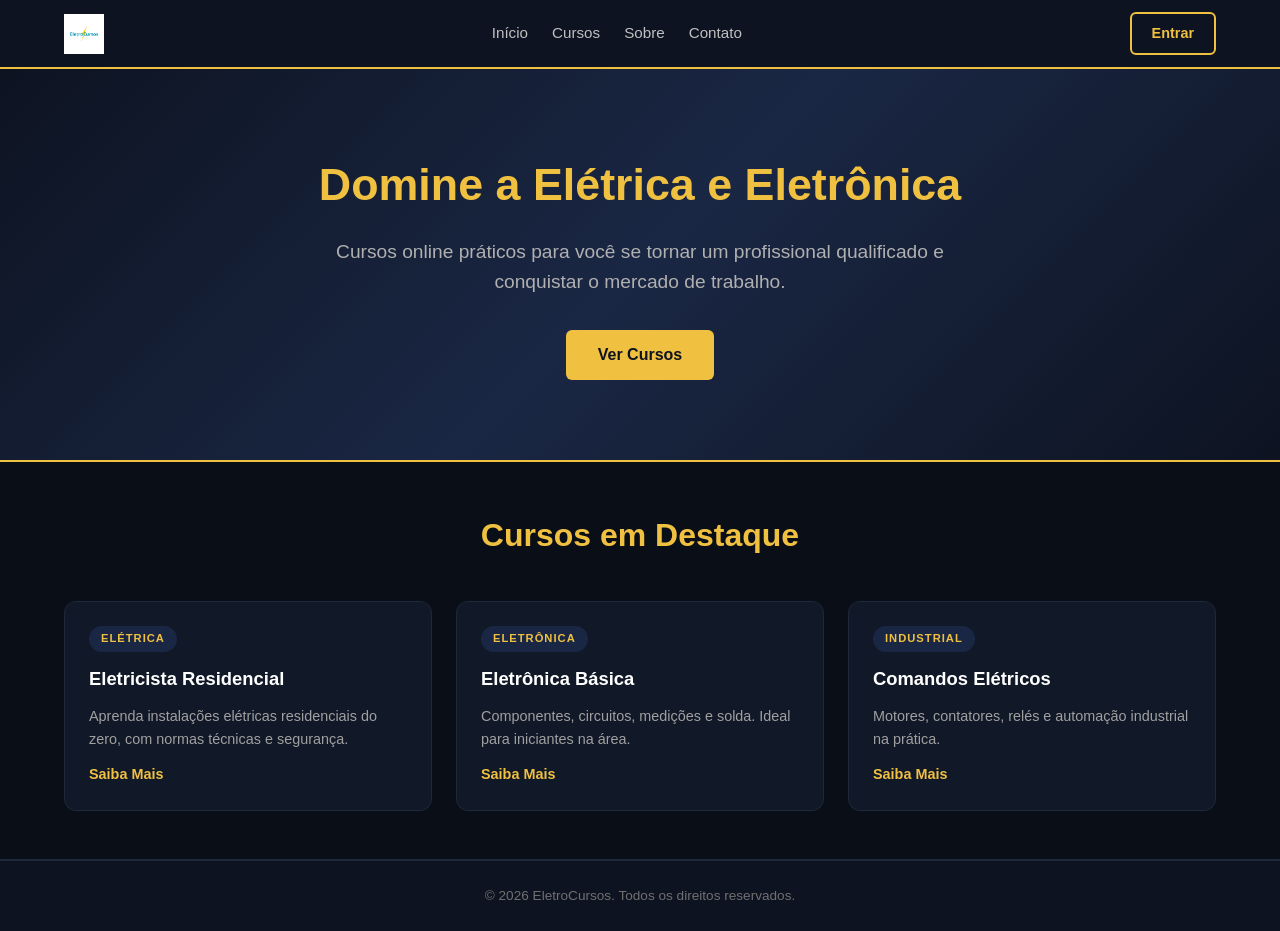
==== index.html @ c4aa2b89 "update contato" ====
<!DOCTYPE html>
<html lang="pt-br">
<head>
    <meta charset="UTF-8">
    <meta name="viewport" content="width=device-width, initial-scale=1.0">
    <title>EletroCursos - Cursos Online de Elétrica e Eletrônica</title>
    <link rel="icon" href="images/EletroCurso.ico" type="image/x-icon">
    <link rel="stylesheet" href="css/style.css">
</head>
<body>
    <header class="header">
        <nav class="navbar">
            <a href="index.html" class="logo">
                <img src="images/EletroCurso.png" alt="EletroCursos">
            </a>
            <ul class="nav-links">
                <li><a href="index.html">Início</a></li>
                <li><a href="cursos.html">Cursos</a></li>
                <li><a href="sobre.html">Sobre</a></li>
                <li><a href="contato.html">Contato</a></li>
            </ul>
            <a href="#" class="btn-entrar">Entrar</a>
        </nav>
    </header>

    <main>
        <section class="hero">
            <div class="hero-content">
                <h1>Domine a Elétrica e Eletrônica</h1>
                <p>Cursos online práticos para você se tornar um profissional qualificado e conquistar o mercado de trabalho.</p>
                <a href="cursos.html" class="btn-hero">Ver Cursos</a>
            </div>
        </section>

        <section class="destaques">
            <h2>Cursos em Destaque</h2>
            <div class="cursos-grid">
                <article class="card-curso">
                    <span class="tag">Elétrica</span>
                    <h3>Eletricista Residencial</h3>
                    <p>Aprenda instalações elétricas residenciais do zero, com normas técnicas e segurança.</p>
                    <a href="cursos.html" class="btn-curso">Saiba Mais</a>
                </article>
                <article class="card-curso">
                    <span class="tag">Eletrônica</span>
                    <h3>Eletrônica Básica</h3>
                    <p>Componentes, circuitos, medições e solda. Ideal para iniciantes na área.</p>
                    <a href="cursos.html" class="btn-curso">Saiba Mais</a>
                </article>
                <article class="card-curso">
                    <span class="tag">Industrial</span>
                    <h3>Comandos Elétricos</h3>
                    <p>Motores, contatores, relés e automação industrial na prática.</p>
                    <a href="cursos.html" class="btn-curso">Saiba Mais</a>
                </article>
            </div>
        </section>
    </main>

    <footer class="footer">
        <p>&copy; 2026 EletroCursos. Todos os direitos reservados.</p>
    </footer>
</body>
</html>
---- css/style.css ----
* {
    margin: 0;
    padding: 0;
    box-sizing: border-box;
}

body {
    font-family: 'Segoe UI', Tahoma, Geneva, Verdana, sans-serif;
    background-color: #0a0e17;
    color: #e0e0e0;
    line-height: 1.6;
    display: flex;
    flex-direction: column;
    min-height: 100vh;
}

/* ==================== HEADER ==================== */
.header {
    background-color: #0d1321;
    border-bottom: 2px solid #f0c040;
    position: sticky;
    top: 0;
    z-index: 100;
}

.navbar {
    max-width: 1200px;
    margin: 0 auto;
    padding: 0.75rem 1.5rem;
    display: flex;
    align-items: center;
    justify-content: space-between;
    flex-wrap: wrap;
    gap: 1rem;
}

.logo {
    display: flex;
    align-items: center;
}

.logo img {
    height: 40px;
    display: flex;
    align-items: center;
}

.nav-links {
    display: flex;
    align-items: center;
    list-style: none;
    gap: 1.5rem;
    flex-wrap: wrap;
}

.nav-links a {
    color: #c0c0c0;
    text-decoration: none;
    font-weight: 500;
    font-size: 0.95rem;
    transition: color 0.3s;
    display: flex;
    align-items: center;
}

.nav-links a:hover,
.nav-links a.ativo {
    color: #f0c040;
}

.btn-entrar {
    display: flex;
    align-items: center;
    justify-content: center;
    background: transparent;
    color: #f0c040;
    border: 2px solid #f0c040;
    padding: 0.5rem 1.25rem;
    border-radius: 6px;
    text-decoration: none;
    font-weight: 600;
    font-size: 0.9rem;
    transition: all 0.3s;
    white-space: nowrap;
}

.btn-entrar:hover {
    background: #f0c040;
    color: #0d1321;
}

/* ==================== MAIN ==================== */
main {
    flex: 1;
    display: flex;
    flex-direction: column;
}

/* ==================== HERO ==================== */
.hero {
    background: linear-gradient(135deg, #0d1321 0%, #1a2744 50%, #0d1321 100%);
    padding: 5rem 1.5rem;
    border-bottom: 2px solid #f0c040;
    display: flex;
    align-items: center;
    justify-content: center;
}

.hero-content {
    max-width: 700px;
    display: flex;
    flex-direction: column;
    align-items: center;
    text-align: center;
    gap: 1rem;
}

.hero h1 {
    font-size: clamp(1.8rem, 5vw, 2.8rem);
    color: #f0c040;
}

.hero p {
    font-size: clamp(1rem, 2.5vw, 1.2rem);
    color: #b0b0b0;
}

.btn-hero {
    display: flex;
    align-items: center;
    justify-content: center;
    background: #f0c040;
    color: #0d1321;
    padding: 0.75rem 2rem;
    border-radius: 6px;
    text-decoration: none;
    font-weight: 700;
    font-size: 1rem;
    transition: all 0.3s;
    margin-top: 1rem;
}

.btn-hero:hover {
    background: #ffd866;
    transform: translateY(-2px);
}

/* ==================== SEÇÕES ==================== */
.destaques,
.pagina-cursos {
    max-width: 1200px;
    width: 100%;
    margin: 0 auto;
    padding: 3rem 1.5rem;
    display: flex;
    flex-direction: column;
}

.destaques h2 {
    text-align: center;
    font-size: clamp(1.5rem, 4vw, 2rem);
    color: #f0c040;
    margin-bottom: 2.5rem;
}

/* ==================== GRID DE CURSOS ==================== */
.cursos-grid,
.cursos-grid-full {
    display: grid;
    grid-template-columns: repeat(auto-fit, minmax(280px, 1fr));
    gap: 1.5rem;
}

.card-curso {
    background: #111827;
    border: 1px solid #1e293b;
    border-radius: 12px;
    padding: 1.5rem;
    transition: all 0.3s;
    display: flex;
    flex-direction: column;
    gap: 0.75rem;
}

.card-curso:hover {
    border-color: #f0c040;
    transform: translateY(-4px);
    box-shadow: 0 8px 30px rgba(240, 192, 64, 0.1);
}

.tag {
    display: flex;
    align-items: center;
    justify-content: center;
    background: #1a2744;
    color: #f0c040;
    font-size: 0.7rem;
    font-weight: 700;
    text-transform: uppercase;
    letter-spacing: 1px;
    padding: 0.25rem 0.75rem;
    border-radius: 20px;
    width: fit-content;
}

.card-curso h3 {
    color: #ffffff;
    font-size: 1.15rem;
}

.card-curso p {
    color: #a0a0a0;
    font-size: 0.9rem;
    flex: 1;
}

.card-info {
    display: flex;
    align-items: center;
    gap: 1rem;
    font-size: 0.8rem;
    color: #808080;
}

.btn-curso {
    display: flex;
    align-items: center;
    color: #f0c040;
    text-decoration: none;
    font-weight: 600;
    font-size: 0.9rem;
    transition: color 0.3s;
    margin-top: auto;
}

.btn-curso:hover {
    color: #ffd866;
}

/* ==================== PÁGINA DE CURSOS ==================== */
.pagina-cursos-header {
    display: flex;
    flex-direction: column;
    align-items: center;
    text-align: center;
    gap: 0.5rem;
    margin-bottom: 2.5rem;
}

.pagina-cursos-header h1 {
    font-size: clamp(1.8rem, 5vw, 2.5rem);
    color: #f0c040;
}

.pagina-cursos-header p {
    color: #a0a0a0;
    font-size: 1rem;
}

/* ==================== FILTROS ==================== */
.filtros {
    display: flex;
    align-items: center;
    justify-content: center;
    flex-wrap: wrap;
    gap: 0.5rem;
    margin-bottom: 2.5rem;
}

.filtro-btn {
    display: flex;
    align-items: center;
    justify-content: center;
    background: #111827;
    color: #c0c0c0;
    border: 1px solid #1e293b;
    padding: 0.45rem 1rem;
    border-radius: 20px;
    cursor: pointer;
    font-size: 0.8rem;
    font-weight: 500;
    transition: all 0.3s;
}

.filtro-btn:hover {
    border-color: #f0c040;
    color: #f0c040;
}

.filtro-btn.ativo {
    background: #f0c040;
    color: #0d1321;
    border-color: #f0c040;
    font-weight: 700;
}

/* ==================== FOOTER ==================== */
.footer {
    background: #0d1321;
    border-top: 2px solid #1e293b;
    display: flex;
    align-items: center;
    justify-content: center;
    padding: 1.5rem;
    color: #707070;
    font-size: 0.85rem;
    margin-top: auto;
}

/* ==================== RESPONSIVIDADE ==================== */

/* Tablet */
@media (max-width: 768px) {
    .navbar {
        justify-content: center;
    }

    .nav-links {
        gap: 1rem;
    }

    .nav-links a {
        font-size: 0.85rem;
    }

    .hero {
        padding: 3rem 1.25rem;
    }

    .cursos-grid,
    .cursos-grid-full {
        grid-template-columns: repeat(auto-fit, minmax(240px, 1fr));
        gap: 1rem;
    }

    .card-curso {
        padding: 1.25rem;
    }

    .destaques,
    .pagina-cursos {
        padding: 2rem 1rem;
    }
}

/* Mobile */
@media (max-width: 480px) {
    .navbar {
        flex-direction: column;
        gap: 0.75rem;
    }

    .logo img {
        height: 32px;
    }

    .nav-links {
        gap: 0.75rem;
    }

    .nav-links a {
        font-size: 0.8rem;
    }

    .btn-entrar {
        font-size: 0.8rem;
        padding: 0.4rem 1rem;
    }

    .hero {
        padding: 2.5rem 1rem;
    }

    .hero-content {
        gap: 0.75rem;
    }

    .hero h1 {
        font-size: 1.5rem;
    }

    .hero p {
        font-size: 0.9rem;
    }

    .btn-hero {
        font-size: 0.9rem;
        padding: 0.6rem 1.5rem;
    }

    .cursos-grid,
    .cursos-grid-full {
        grid-template-columns: 1fr;
        gap: 1rem;
    }

    .card-curso {
        padding: 1.25rem;
        gap: 0.5rem;
    }

    .card-curso h3 {
        font-size: 1.05rem;
    }

    .card-curso p {
        font-size: 0.85rem;
    }

    .filtros {
        gap: 0.4rem;
    }

    .filtro-btn {
        font-size: 0.75rem;
        padding: 0.35rem 0.85rem;
    }

    .pagina-cursos-header h1 {
        font-size: 1.5rem;
    }

    .pagina-cursos-header p {
        font-size: 0.9rem;
    }

    .footer {
        font-size: 0.75rem;
        padding: 1.25rem;
    }
}

/* ==================== PÁGINA SOBRE ==================== */
.pagina-sobre {
    max-width: 1200px;
    width: 100%;
    margin: 0 auto;
    padding: 3rem 1.5rem;
    display: flex;
    flex-direction: column;
    gap: 3rem;
}

.sobre-header {
    display: flex;
    flex-direction: column;
    align-items: center;
    text-align: center;
    gap: 0.5rem;
}

.sobre-header h1 {
    font-size: clamp(1.8rem, 5vw, 2.5rem);
    color: #f0c040;
}

.sobre-header p {
    color: #a0a0a0;
    font-size: 1rem;
}

.sobre-grid {
    display: grid;
    grid-template-columns: repeat(auto-fit, minmax(280px, 1fr));
    gap: 1.5rem;
}

.sobre-card {
    background: #111827;
    border: 1px solid #1e293b;
    border-radius: 12px;
    padding: 2rem;
    display: flex;
    flex-direction: column;
    align-items: center;
    text-align: center;
    gap: 1rem;
    transition: all 0.3s;
}

.sobre-card:hover {
    border-color: #f0c040;
    transform: translateY(-4px);
    box-shadow: 0 8px 30px rgba(240, 192, 64, 0.1);
}

.sobre-icone {
    font-size: 2.5rem;
    display: flex;
    align-items: center;
    justify-content: center;
    width: 80px;
    height: 80px;
    background: #1a2744;
    border-radius: 50%;
}

.sobre-card h3 {
    color: #f0c040;
    font-size: 1.2rem;
}

.sobre-card p {
    color: #a0a0a0;
    font-size: 0.9rem;
    line-height: 1.7;
}

.sobre-diferenciais {
    display: flex;
    flex-direction: column;
    align-items: center;
    gap: 2rem;
}

.sobre-diferenciais h2 {
    color: #f0c040;
    font-size: clamp(1.5rem, 4vw, 2rem);
    text-align: center;
}

.diferenciais-grid {
    display: grid;
    grid-template-columns: repeat(auto-fit, minmax(280px, 1fr));
    gap: 1rem;
    width: 100%;
}

.diferencial-item {
    background: #111827;
    border: 1px solid #1e293b;
    border-radius: 10px;
    padding: 1.25rem;
    display: flex;
    align-items: center;
    gap: 0.75rem;
    transition: all 0.3s;
}

.diferencial-item:hover {
    border-color: #f0c040;
}

.diferencial-item span {
    font-size: 1.2rem;
    display: flex;
    align-items: center;
}

.diferencial-item p {
    color: #c0c0c0;
    font-size: 0.9rem;
}

/* ==================== PÁGINA CONTATO ==================== */
.pagina-contato {
    max-width: 1200px;
    width: 100%;
    margin: 0 auto;
    padding: 3rem 1.5rem;
    display: flex;
    flex-direction: column;
    gap: 3rem;
}

.contato-header {
    display: flex;
    flex-direction: column;
    align-items: center;
    text-align: center;
    gap: 0.5rem;
}

.contato-header h1 {
    font-size: clamp(1.8rem, 5vw, 2.5rem);
    color: #f0c040;
}

.contato-header p {
    color: #a0a0a0;
    font-size: 1rem;
}

.contato-grid {
    display: grid;
    grid-template-columns: repeat(auto-fit, minmax(280px, 1fr));
    gap: 2rem;
    max-width: 700px;
    margin: 0 auto;
    width: 100%;
}

.contato-card {
    background: #111827;
    border: 1px solid #1e293b;
    border-radius: 12px;
    padding: 2.5rem 2rem;
    display: flex;
    flex-direction: column;
    align-items: center;
    text-align: center;
    gap: 1rem;
    text-decoration: none;
    transition: all 0.3s;
}

.contato-card:hover {
    border-color: #f0c040;
    transform: translateY(-4px);
    box-shadow: 0 8px 30px rgba(240, 192, 64, 0.15);
}

.contato-icone {
    display: flex;
    align-items: center;
    justify-content: center;
    width: 80px;
    height: 80px;
    background: #1a2744;
    border-radius: 50%;
    color: #f0c040;
    transition: all 0.3s;
}

.contato-card:hover .contato-icone {
    background: #f0c040;
    color: #0d1321;
}

.contato-card h3 {
    color: #ffffff;
    font-size: 1.2rem;
}

.contato-card p {
    color: #808080;
    font-size: 0.9rem;
}

.contato-link {
    color: #f0c040;
    font-weight: 600;
    font-size: 0.85rem;
    transition: color 0.3s;
}

.contato-card:hover .contato-link {
    color: #ffd866;
}
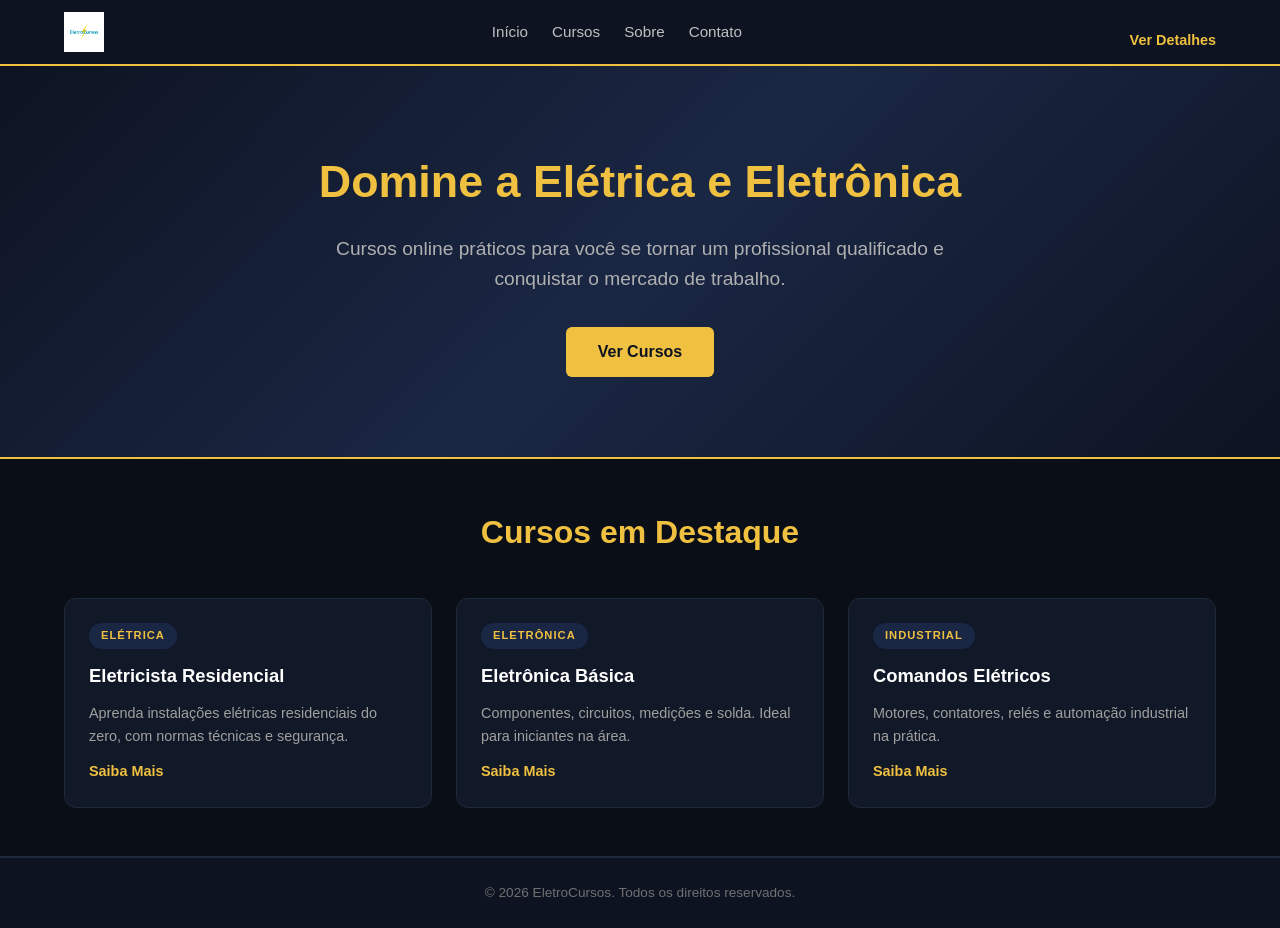
==== commit fba11de4: "Update index.html" ====
--- a/index.html
+++ b/index.html
@@ -19,7 +19,7 @@
                 <li><a href="sobre.html">Sobre</a></li>
                 <li><a href="contato.html">Contato</a></li>
             </ul>
-            <a href="#" class="btn-entrar">Entrar</a>
+            <a href="entrar.html" class="btn-curso">Ver Detalhes</a>
         </nav>
     </header>
 
--- a/css/style.css
+++ b/css/style.css
@@ -647,3 +647,118 @@
 .contato-card:hover .contato-link {
     color: #ffd866;
 }
+/* ==================== PÁGINA ENTRAR/CADASTRO ==================== */
+.pagina-auth {
+    max-width: 500px;
+    width: 100%;
+    margin: 0 auto;
+    padding: 3rem 1.5rem;
+    display: flex;
+    flex-direction: column;
+}
+
+.auth-container {
+    background: #111827;
+    border: 1px solid #1e293b;
+    border-radius: 12px;
+    padding: 2rem;
+    display: flex;
+    flex-direction: column;
+    gap: 2rem;
+}
+
+.auth-tabs {
+    display: flex;
+    gap: 0;
+    border-bottom: 2px solid #1e293b;
+}
+
+.auth-tab {
+    flex: 1;
+    background: transparent;
+    color: #808080;
+    border: none;
+    padding: 0.75rem;
+    font-size: 0.95rem;
+    font-weight: 600;
+    cursor: pointer;
+    transition: all 0.3s;
+    border-bottom: 2px solid transparent;
+    margin-bottom: -2px;
+}
+
+.auth-tab:hover {
+    color: #c0c0c0;
+}
+
+.auth-tab.ativo {
+    color: #f0c040;
+    border-bottom-color: #f0c040;
+}
+
+.auth-form {
+    display: flex;
+    flex-direction: column;
+    gap: 1.25rem;
+}
+
+.auth-form.hidden {
+    display: none;
+}
+
+.form-group {
+    display: flex;
+    flex-direction: column;
+    gap: 0.4rem;
+}
+
+.form-group label {
+    color: #c0c0c0;
+    font-size: 0.85rem;
+    font-weight: 600;
+}
+
+.form-group input {
+    background: #0a0e17;
+    border: 1px solid #1e293b;
+    border-radius: 8px;
+    padding: 0.75rem 1rem;
+    color: #e0e0e0;
+    font-size: 0.9rem;
+    transition: all 0.3s;
+}
+
+.form-group input:focus {
+    outline: none;
+    border-color: #f0c040;
+    box-shadow: 0 0 0 3px rgba(240, 192, 64, 0.1);
+}
+
+.form-group input::placeholder {
+    color: #505050;
+}
+
+.btn-auth {
+    background: #f0c040;
+    color: #0d1321;
+    border: none;
+    padding: 0.75rem;
+    border-radius: 8px;
+    font-size: 1rem;
+    font-weight: 700;
+    cursor: pointer;
+    transition: all 0.3s;
+    margin-top: 0.5rem;
+}
+
+.btn-auth:hover {
+    background: #ffd866;
+    transform: translateY(-2px);
+}
+
+.auth-info {
+    text-align: center;
+    color: #606060;
+    font-size: 0.8rem;
+    margin-top: -0.25rem;
+}
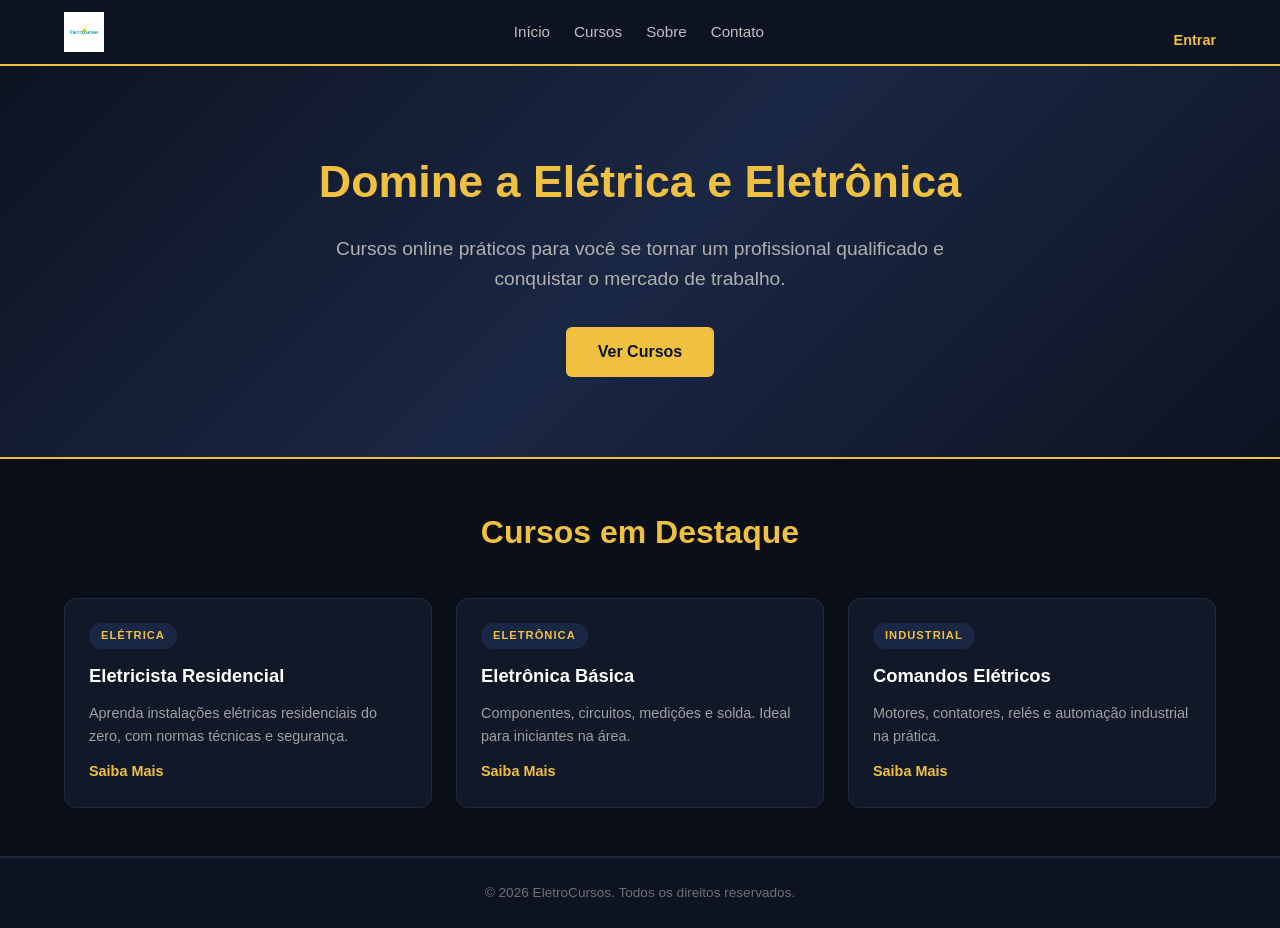
==== commit ad2a7797: "Update index.html" ====
--- a/index.html
+++ b/index.html
@@ -19,7 +19,7 @@
                 <li><a href="sobre.html">Sobre</a></li>
                 <li><a href="contato.html">Contato</a></li>
             </ul>
-            <a href="entrar.html" class="btn-curso">Ver Detalhes</a>
+            <a href="entrar.html" class="btn-curso">Entrar</a>
         </nav>
     </header>
 
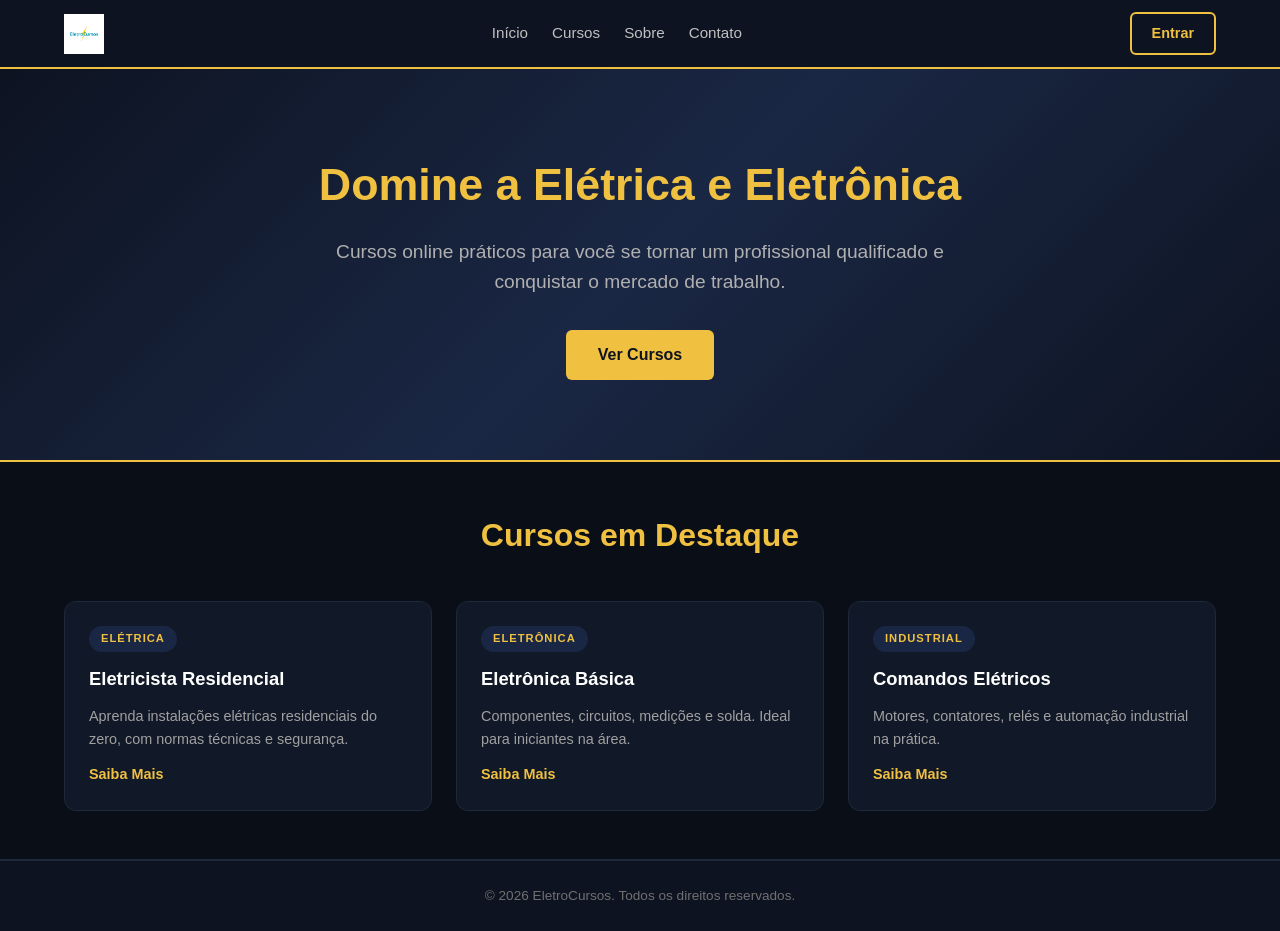
==== commit 682b24b7: "Update index.html" ====
--- a/index.html
+++ b/index.html
@@ -19,7 +19,7 @@
                 <li><a href="sobre.html">Sobre</a></li>
                 <li><a href="contato.html">Contato</a></li>
             </ul>
-            <a href="entrar.html" class="btn-curso">Entrar</a>
+            <a href="entrar.html" class="btn-entrar ativo">Entrar</a>
         </nav>
     </header>
 
